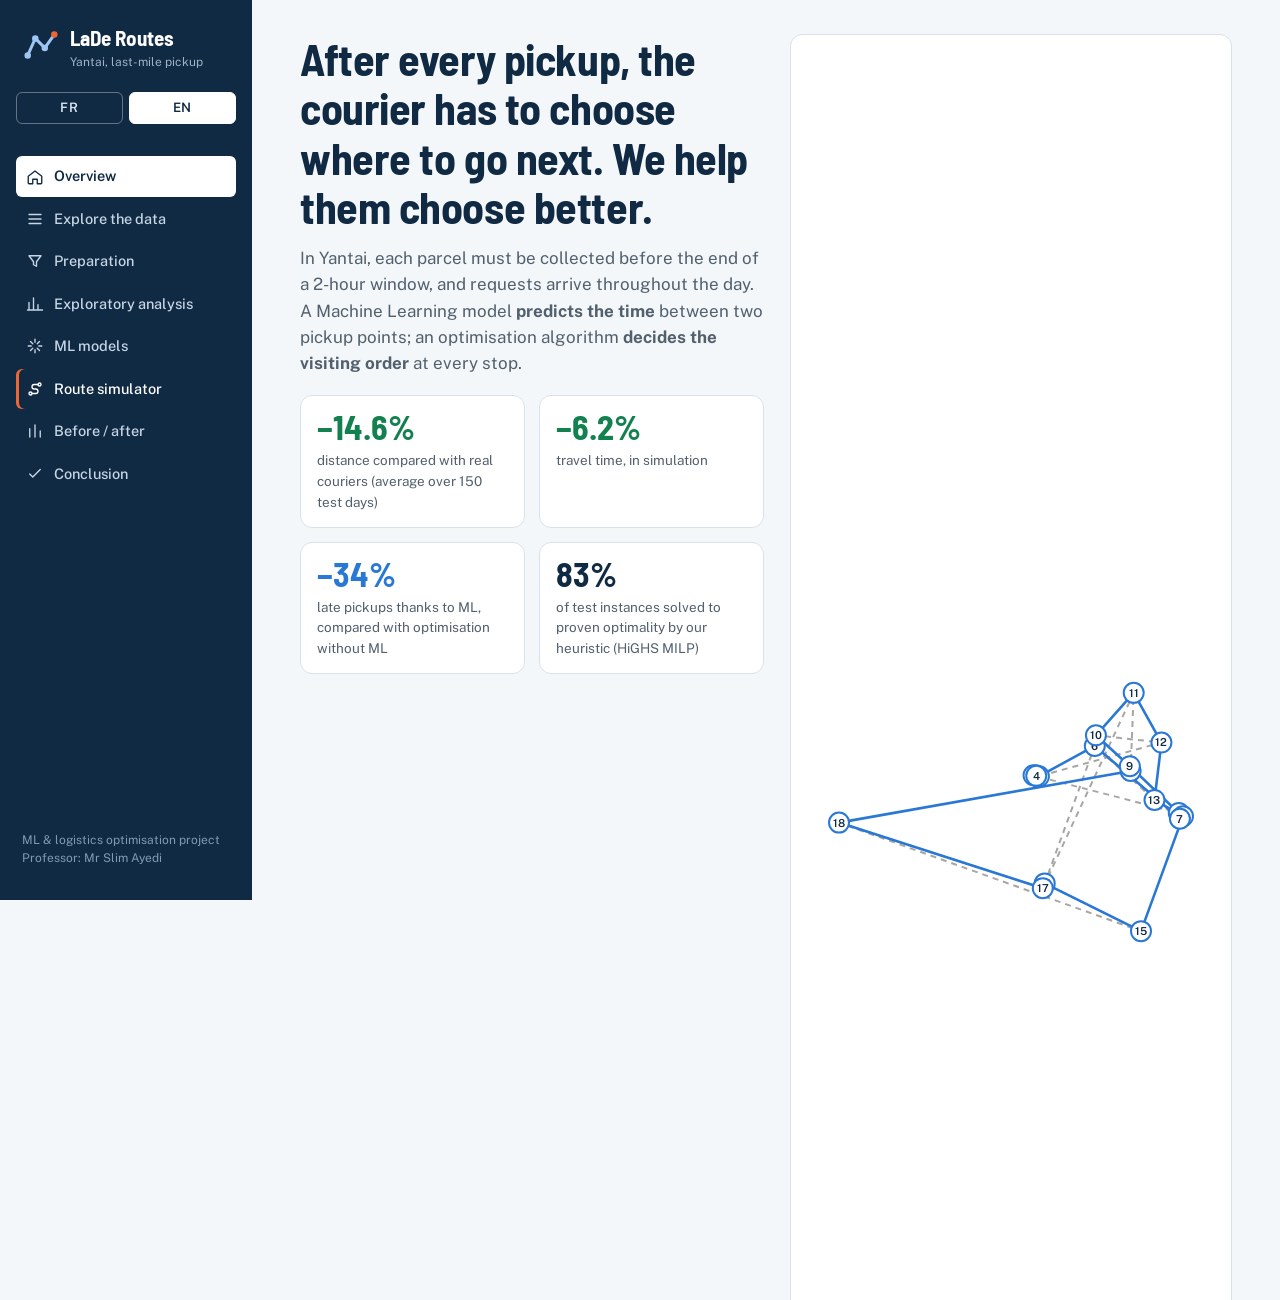
==== web/index_en.html @ 24ae4615 "Initial commit: last-mile pickup routing with ML (EN/FR notebook, report, web platform)" ====
<!doctype html>
<html lang="en">
<head>
<meta charset="utf-8">
<meta name="viewport" content="width=device-width, initial-scale=1">
<title>LaDe Routes — ML and optimisation</title>
<link rel="preconnect" href="https://fonts.googleapis.com">
<link rel="preconnect" href="https://fonts.gstatic.com" crossorigin>
<link href="https://fonts.googleapis.com/css2?family=Barlow+Semi+Condensed:wght@500;600;700&family=Public+Sans:ital,wght@0,400;0,500;0,600;0,700;1,400&display=swap" rel="stylesheet">
<link rel="stylesheet" href="style.css">
</head>
<body>
<a class="saut" href="#contenu">Skip to content</a>
<div class="cadre">
  <aside class="rail" aria-label="Navigation">
    <div class="marque">
      <svg viewBox="0 0 40 40" aria-hidden="true" class="logo"><path d="M6 30 L14 12 L24 22 L34 8" fill="none" stroke="currentColor" stroke-width="3.2" stroke-linecap="round" stroke-linejoin="round"/><circle cx="6" cy="30" r="3.4" fill="currentColor"/><circle cx="14" cy="12" r="3.4" fill="currentColor"/><circle cx="24" cy="22" r="3.4" fill="currentColor"/><circle cx="34" cy="8" r="3.4" fill="#eb6834"/></svg>
      <div>
        <strong>LaDe Routes</strong>
        <span>Yantai, last-mile pickup</span>
      </div>
    </div>
    <div class="langue" role="group" aria-label="Language"><a href="index.html" id="vers-fr" lang="fr">FR</a><a href="index_en.html" aria-current="true" lang="en">EN</a></div>
    <button class="menu-mobile" aria-expanded="false" aria-controls="nav">Sections</button>
    <nav id="nav">
      <a href="#home" data-page="home"><svg viewBox="0 0 24 24"><path d="M3 11l9-7 9 7v9a1 1 0 0 1-1 1h-5v-6h-6v6H4a1 1 0 0 1-1-1z"/></svg>Overview</a>
      <a href="#data" data-page="data"><svg viewBox="0 0 24 24"><path d="M4 6h16M4 12h16M4 18h16"/></svg>Explore the data</a>
      <a href="#preparation" data-page="preparation"><svg viewBox="0 0 24 24"><path d="M4 5h16l-6 8v6l-4-2v-4z"/></svg>Preparation</a>
      <a href="#eda" data-page="eda"><svg viewBox="0 0 24 24"><path d="M4 20V10M10 20V4M16 20v-7M22 20H2"/></svg>Exploratory analysis</a>
      <a href="#ml" data-page="ml"><svg viewBox="0 0 24 24"><path d="M12 3v4M12 17v4M3 12h4M17 12h4M6 6l3 3M15 15l3 3M18 6l-3 3M9 15l-3 3"/></svg>ML models</a>
      <a href="#simulator" data-page="simulator" class="phare"><svg viewBox="0 0 24 24"><circle cx="6" cy="18" r="2"/><circle cx="18" cy="6" r="2"/><path d="M8 18h5a3 3 0 0 0 0-6h-2a3 3 0 0 1 0-6h5"/></svg>Route simulator</a>
      <a href="#comparison" data-page="comparison"><svg viewBox="0 0 24 24"><path d="M5 20V9M12 20V4M19 20v-8"/></svg>Before / after</a>
      <a href="#conclusion" data-page="conclusion"><svg viewBox="0 0 24 24"><path d="M5 12l4 4 10-10"/></svg>Conclusion</a>
    </nav>
    <p class="rail-pied">ML &amp; logistics optimisation project<br>Professor: Mr Slim Ayedi</p>
  </aside>

  <main id="contenu" tabindex="-1">
    <!-- Each section is filled by app_en.js from data_en/donnees.js (Notebook exports) -->
    <section id="page-home" class="page" aria-labelledby="t-home"></section>
    <section id="page-data" class="page" aria-labelledby="t-data"></section>
    <section id="page-preparation" class="page" aria-labelledby="t-preparation"></section>
    <section id="page-eda" class="page" aria-labelledby="t-eda"></section>
    <section id="page-ml" class="page" aria-labelledby="t-ml"></section>
    <section id="page-simulator" class="page" aria-labelledby="t-simulator"></section>
    <section id="page-comparison" class="page" aria-labelledby="t-comparison"></section>
    <section id="page-conclusion" class="page" aria-labelledby="t-conclusion"></section>
  </main>
</div>

<div id="erreur-donnees" class="erreur" hidden>
  The project data could not be found. Check that <code>web/data_en/donnees.js</code> exists
  (it is created by the last export cell of the Notebook).
</div>

<script src="lib/graphiques.js"></script>
<script src="data_en/donnees.js"></script>
<script src="simulateur.js"></script>
<script src="app_en.js"></script>
<script>
document.getElementById("vers-fr").addEventListener("click", function () {
  var m = { home: "accueil", data: "donnees", simulator: "simulateur", comparison: "comparaison" };
  var h = location.hash.slice(1); this.href = "index.html" + (h ? "#" + (m[h] || h) : "");
});
</script>
</body>
</html>
---- web/style.css ----
/* ============ Jetons de design ============ */
:root {
  --encre: #102a43;        /* bleu port : titres, rail */
  --texte: #1f2933;
  --texte-2: #52606d;
  --texte-3: #7b8794;
  --fond: #f4f7fa;
  --panneau: #ffffff;
  --trait: #d9e2ec;
  --trait-2: #e9eef4;
  --reel: #8a8985;
  --sans: #eb6834;
  --avec: #2a78d6;
  --avec-pale: #e6f0fc;
  --sans-pale: #fdeee7;
  --bon: #13804f;
  --alerte: #b5410f;
  --r-grand: 12px;
  --r-petit: 6px;
  --titre: "Barlow Semi Condensed", "Arial Narrow", sans-serif;
  --corps: "Public Sans", system-ui, -apple-system, "Segoe UI", sans-serif;
}

* { box-sizing: border-box; }
html { scroll-behavior: smooth; }
body {
  margin: 0; background: var(--fond); color: var(--texte);
  font-family: var(--corps); font-size: 15px; line-height: 1.55;
  -webkit-font-smoothing: antialiased;
}
h1, h2, h3 { font-family: var(--titre); color: var(--encre); line-height: 1.12; margin: 0; }
h1 { font-size: clamp(30px, 4vw, 44px); font-weight: 700; letter-spacing: -0.01em; }
h2 { font-size: 26px; font-weight: 700; margin-bottom: 6px; }
h3 { font-size: 19px; font-weight: 600; margin-bottom: 4px; }
p { margin: 0 0 10px; max-width: 74ch; }
a { color: var(--avec); }
code { font-size: 0.92em; background: var(--trait-2); padding: 1px 5px; border-radius: 4px; }
:focus-visible { outline: 3px solid var(--avec); outline-offset: 2px; border-radius: 4px; }
.saut { position: absolute; left: -999px; top: 8px; background: #fff; padding: 8px 12px; z-index: 10; }
.saut:focus { left: 8px; }

/* ============ Structure ============ */
.cadre { display: grid; grid-template-columns: 252px 1fr; min-height: 100vh; }
.rail {
  background: var(--encre); color: #d9e6f2; padding: 22px 16px; position: sticky; top: 0; height: 100vh;
  display: flex; flex-direction: column; gap: 18px; overflow-y: auto;
}
.marque { display: flex; gap: 10px; align-items: center; padding: 0 6px; }
.marque .logo { width: 38px; height: 38px; color: #9ec5f4; flex: none; }
.marque strong { display: block; font-family: var(--titre); font-size: 21px; color: #fff; }
.marque span { font-size: 12px; color: #9fb3c8; line-height: 1.3; display: block; }
nav { display: flex; flex-direction: column; gap: 2px; }
nav a {
  display: flex; align-items: center; gap: 10px; color: #c7d6e5; text-decoration: none;
  padding: 9px 10px; border-radius: var(--r-petit); font-size: 14.5px; font-weight: 500;
}
nav a svg { width: 18px; height: 18px; fill: none; stroke: currentColor; stroke-width: 1.8; stroke-linecap: round; stroke-linejoin: round; flex: none; }
nav a:hover { background: rgba(255, 255, 255, 0.07); color: #fff; }
nav a[aria-current="page"] { background: #fff; color: var(--encre); font-weight: 600; }
nav a.phare:not([aria-current="page"]) { color: #fff; box-shadow: inset 3px 0 0 var(--sans); }
.rail-pied { margin-top: auto; font-size: 12px; color: #829ab1; padding: 0 6px; }
.menu-mobile { display: none; }

main { padding: 34px clamp(18px, 4vw, 48px) 60px; outline: none; min-width: 0; }
.page { display: none; max-width: 1180px; }
.page.active { display: block; }
.entete { margin-bottom: 22px; }
.entete p { color: var(--texte-2); font-size: 16px; margin-top: 8px; }
.grille { display: grid; gap: 18px; }
.g2 { grid-template-columns: repeat(2, minmax(0, 1fr)); }
.g3 { grid-template-columns: repeat(3, minmax(0, 1fr)); }
.g4 { grid-template-columns: repeat(4, minmax(0, 1fr)); }
.bloc { margin-top: 26px; }

.panneau { background: var(--panneau); border: 1px solid var(--trait); border-radius: var(--r-grand); padding: 18px 20px; min-width: 0; }
.panneau > h3 + p.sous { color: var(--texte-2); font-size: 13.5px; margin-bottom: 10px; }
.lecture { font-size: 14px; color: var(--texte-2); border-top: 1px solid var(--trait-2); margin-top: 12px; padding-top: 10px; }
.lecture strong { color: var(--texte); }
.graph { position: relative; height: 260px; }
.graph.haut { height: 320px; }
.graph.bas { height: 210px; }

/* ============ Accueil ============ */
.hero { display: grid; grid-template-columns: minmax(0, 1.05fr) minmax(0, 1fr); gap: 26px; align-items: stretch; }
.hero-texte p.chapeau { font-size: 17px; color: var(--texte-2); margin: 14px 0 18px; }
.hero-carte { background: var(--panneau); border: 1px solid var(--trait); border-radius: var(--r-grand); padding: 14px; display: flex; flex-direction: column; }
.hero-carte canvas { width: 100%; flex: 1; min-height: 300px; display: block; }
.legende-carte { display: flex; gap: 16px; flex-wrap: wrap; font-size: 13px; color: var(--texte-2); padding: 8px 4px 0; }
.legende-carte i { display: inline-block; width: 18px; height: 3px; border-radius: 2px; vertical-align: middle; margin-right: 6px; }
.chaine { display: grid; grid-template-columns: repeat(5, minmax(0, 1fr)); gap: 0; margin: 22px 0 6px; counter-reset: etape; }
.chaine div { padding: 12px 14px; border: 1px solid var(--trait); background: var(--panneau); position: relative; font-size: 13.5px; }
.chaine div:first-child { border-radius: var(--r-grand) 0 0 var(--r-grand); }
.chaine div:last-child { border-radius: 0 var(--r-grand) var(--r-grand) 0; }
.chaine div + div { border-left: none; }
.chaine b { display: block; font-family: var(--titre); font-size: 17px; color: var(--encre); }
.chaine div.ml b { color: var(--avec); }
.chaine div.opt b { color: var(--sans); }

.chiffres { display: grid; grid-template-columns: repeat(4, minmax(0, 1fr)); gap: 14px; }
.chiffre { background: var(--panneau); border: 1px solid var(--trait); border-radius: var(--r-grand); padding: 14px 16px; }
.chiffre .val { font-family: var(--titre); font-size: 34px; font-weight: 700; color: var(--encre); line-height: 1; }
.chiffre .val small { font-size: 17px; font-weight: 600; color: var(--texte-2); margin-left: 2px; }
.chiffre .lib { font-size: 13.5px; color: var(--texte-2); margin-top: 6px; }
.chiffre.ml .val { color: var(--avec); }
.chiffre.bon .val { color: var(--bon); }

/* ============ Tableaux ============ */
.table-zone { overflow-x: auto; border: 1px solid var(--trait); border-radius: var(--r-petit); }
table { border-collapse: collapse; width: 100%; font-size: 13.5px; }
th { text-align: left; background: var(--trait-2); color: var(--encre); font-weight: 600; padding: 8px 10px; white-space: nowrap; position: sticky; top: 0; }
td { padding: 7px 10px; border-top: 1px solid var(--trait-2); white-space: nowrap; }
td.num, th.num { text-align: right; font-variant-numeric: tabular-nums; }
tr.retenu td { background: var(--avec-pale); font-weight: 600; }
.outils { display: flex; gap: 10px; flex-wrap: wrap; align-items: end; margin-bottom: 12px; }
label.champ { display: flex; flex-direction: column; gap: 4px; font-size: 13px; color: var(--texte-2); font-weight: 500; }
input[type="search"], select {
  font: inherit; font-size: 14px; padding: 8px 10px; border: 1px solid var(--trait); border-radius: var(--r-petit);
  background: #fff; color: var(--texte); min-width: 170px;
}
.pagination { display: flex; align-items: center; gap: 10px; margin-top: 10px; font-size: 13.5px; color: var(--texte-2); }
button {
  font: inherit; font-size: 14px; font-weight: 600; border-radius: var(--r-petit); padding: 8px 14px; cursor: pointer;
  border: 1px solid var(--trait); background: #fff; color: var(--encre);
}
button:hover:not(:disabled) { border-color: var(--texte-3); }
button:disabled { opacity: 0.45; cursor: default; }
button.principal { background: var(--avec); border-color: var(--avec); color: #fff; padding: 11px 20px; font-size: 15px; }
button.principal:hover { background: #1f66bd; }

/* ============ Préparation ============ */
.etapes { list-style: none; margin: 0; padding: 0; counter-reset: e; }
.etapes li { display: grid; grid-template-columns: 34px 1fr auto; gap: 12px; align-items: start; padding: 12px 0; border-top: 1px solid var(--trait-2); counter-increment: e; }
.etapes li:first-child { border-top: none; }
.etapes li::before { content: counter(e); font-family: var(--titre); font-weight: 700; font-size: 18px; color: var(--avec);
  width: 30px; height: 30px; border-radius: 50%; background: var(--avec-pale); display: grid; place-items: center; }
.etapes b { display: block; color: var(--encre); }
.etapes span.nb { font-family: var(--titre); font-size: 20px; font-weight: 600; color: var(--encre); font-variant-numeric: tabular-nums; }
.etapes p { font-size: 13.5px; color: var(--texte-2); margin: 2px 0 0; }

/* ============ Encadrés ============ */
.encadre { background: var(--avec-pale); border-left: 4px solid var(--avec); border-radius: 0 var(--r-grand) var(--r-grand) 0; padding: 14px 18px; }
.encadre.orange { background: var(--sans-pale); border-color: var(--sans); }
.encadre h3 { color: var(--encre); }
.encadre p:last-child { margin-bottom: 0; }

/* ============ Simulateur ============ */
.sim { display: grid; grid-template-columns: 300px minmax(0, 1fr); gap: 18px; align-items: start; }
.commandes { position: sticky; top: 18px; display: flex; flex-direction: column; gap: 16px; }
.commandes .aide { font-size: 12.5px; color: var(--texte-3); margin: 0; }
input[type="range"] { width: 100%; accent-color: var(--avec); }
.valeur-lambda { font-family: var(--titre); font-size: 22px; font-weight: 700; color: var(--encre); }
fieldset { border: none; padding: 0; margin: 0; display: flex; flex-direction: column; gap: 6px; }
legend { font-size: 13px; color: var(--texte-2); font-weight: 500; margin-bottom: 6px; padding: 0; }
.radio { display: flex; gap: 8px; align-items: flex-start; font-size: 14px; cursor: pointer; }
.radio input { margin-top: 4px; accent-color: var(--avec); }
.radio small { display: block; color: var(--texte-3); font-size: 12.5px; }
.res-vide { padding: 50px 20px; text-align: center; color: var(--texte-2); border: 1px dashed var(--trait); border-radius: var(--r-grand); background: var(--panneau); }
.trois { display: grid; grid-template-columns: repeat(3, minmax(0, 1fr)); gap: 12px; }
.strat { border: 1px solid var(--trait); border-radius: var(--r-grand); background: var(--panneau); padding: 14px 16px; border-top: 4px solid var(--c); }
.strat h3 { font-size: 17px; }
.strat dl { margin: 8px 0 0; display: grid; grid-template-columns: 1fr auto; gap: 4px 10px; font-size: 13.5px; }
.strat dt { color: var(--texte-2); }
.strat dd { margin: 0; font-weight: 600; text-align: right; font-variant-numeric: tabular-nums; }
.strat dd .ecart { font-weight: 500; font-size: 12px; margin-left: 6px; }
.ecart.mieux { color: var(--bon); }
.ecart.pire { color: var(--alerte); }
.verdict { font-size: 15px; }
.verdict p { max-width: none; }
.carte-sim { position: relative; }
.carte-sim canvas { width: 100%; height: 420px; display: block; border-radius: var(--r-petit); background: #fbfcfd; }
.bascule { display: inline-flex; border: 1px solid var(--trait); border-radius: var(--r-petit); overflow: hidden; }
.bascule button { border: none; border-radius: 0; font-weight: 500; padding: 7px 12px; }
.bascule button[aria-pressed="true"] { background: var(--encre); color: #fff; }
.parite { font-size: 13px; padding: 8px 12px; border-radius: var(--r-petit); background: #e8f5ee; color: #0d5c38; }
.parite.diff { background: var(--sans-pale); color: var(--alerte); }
.journal td.retard { color: var(--alerte); font-weight: 600; }

/* ============ Avant / après ============ */
.duel { display: grid; grid-template-columns: 1fr 1fr; gap: 0; border: 1px solid var(--trait); border-radius: var(--r-grand); overflow: hidden; background: var(--panneau); }
.duel > div { padding: 20px 22px; }
.duel > div + div { border-left: 1px solid var(--trait); }
.duel h3 { display: flex; align-items: center; gap: 8px; font-size: 22px; }
.duel h3::before { content: ""; width: 12px; height: 12px; border-radius: 3px; background: var(--c); }
.duel .ligne { display: flex; justify-content: space-between; align-items: baseline; padding: 10px 0; border-top: 1px solid var(--trait-2); font-size: 14px; }
.duel .ligne b { font-family: var(--titre); font-size: 24px; color: var(--encre); font-variant-numeric: tabular-nums; }
.duel .ligne span.ref { font-size: 12.5px; color: var(--texte-3); display: block; }

.liste-simple { margin: 6px 0 0; padding-left: 20px; }
.liste-simple li { margin-bottom: 6px; }
.liens { display: flex; gap: 12px; flex-wrap: wrap; margin-top: 10px; }
.liens a { display: inline-block; padding: 10px 16px; border-radius: var(--r-petit); background: var(--encre); color: #fff; text-decoration: none; font-weight: 600; font-size: 14px; }
.liens a.second { background: #fff; color: var(--encre); border: 1px solid var(--trait); }
.erreur { position: fixed; inset: auto 20px 20px 20px; background: #fff3ec; border: 1px solid var(--sans); padding: 14px 18px; border-radius: var(--r-grand); color: var(--alerte); }
.corr td { text-align: center; font-variant-numeric: tabular-nums; font-size: 12.5px; }

/* ============ Responsive ============ */
@media (max-width: 1100px) {
  .hero, .sim { grid-template-columns: 1fr; }
  .commandes { position: static; }
  .chiffres, .g4 { grid-template-columns: repeat(2, minmax(0, 1fr)); }
}
@media (max-width: 820px) {
  .cadre { grid-template-columns: 1fr; }
  .rail { position: static; height: auto; padding: 14px 16px; gap: 10px; }
  .menu-mobile { display: block; background: transparent; color: #fff; border-color: #486581; }
  nav { display: none; }
  nav.ouvert { display: flex; }
  .rail-pied { display: none; }
  main { padding: 22px 16px 48px; }
  .g2, .g3, .trois, .duel, .chaine { grid-template-columns: 1fr; }
  .chaine div, .chaine div:first-child, .chaine div:last-child { border-radius: 0; border-left: 1px solid var(--trait); }
  .chaine div + div { border-top: none; }
  .duel > div + div { border-left: none; border-top: 1px solid var(--trait); }
  .chiffres, .g4 { grid-template-columns: 1fr 1fr; }
  .carte-sim canvas { height: 320px; }
}
@media (prefers-reduced-motion: reduce) { html { scroll-behavior: auto; } * { animation: none !important; transition: none !important; } }

/* ============ Graphiques SVG (lib/graphiques.js) ============ */
.mg { display: block; overflow: visible; }
.mg text { font-family: var(--corps); }
.mg-tick { font-size: 11.5px; fill: var(--texte-2); }
.mg-axe { font-size: 12px; fill: var(--texte-2); font-weight: 500; }
.mg-leg { font-size: 12px; fill: var(--texte); }
.mg-titre { font-size: 13px; font-weight: 600; fill: var(--encre); }
.mg-grille { stroke: var(--trait-2); stroke-width: 1; }
.mg-zero { stroke: #9aa5b1; stroke-width: 1; }
.mg-repere { stroke: #9aa5b1; stroke-width: 1; stroke-dasharray: 3 3; }
.mg-barre { transition: opacity .12s; outline: none; }
.mg-barre:hover, .mg-barre:focus { opacity: .78; }
.mg-barre:focus { stroke: var(--encre); stroke-width: 1.5; }
.mg-point:hover { stroke: var(--encre); stroke-width: 2; }
.mg-bulle { position: absolute; z-index: 5; pointer-events: none; background: #102a43; color: #fff; font-size: 12.5px; line-height: 1.45;
  padding: 7px 10px; border-radius: 6px; box-shadow: 0 4px 14px rgba(16,42,67,.25); max-width: 280px; }
.mg-bulle b { display: block; margin-bottom: 2px; font-weight: 600; }
.mg-bulle i { display: inline-block; width: 9px; height: 9px; border-radius: 2px; margin-right: 6px; vertical-align: 0; }

/* Sélecteur de langue / language switch */
.langue { display: flex; gap: 6px; margin: 4px 0 14px; }
.langue a { flex: 1; text-align: center; padding: 5px 0; border: 1px solid rgba(255,255,255,.35); border-radius: 6px; color: inherit; text-decoration: none; font-weight: 600; font-size: 13px; letter-spacing: .04em; }
.langue a[aria-current="true"] { background: #fff; color: #102a43; border-color: #fff; }
.langue a:not([aria-current="true"]):hover { background: rgba(255,255,255,.12); }
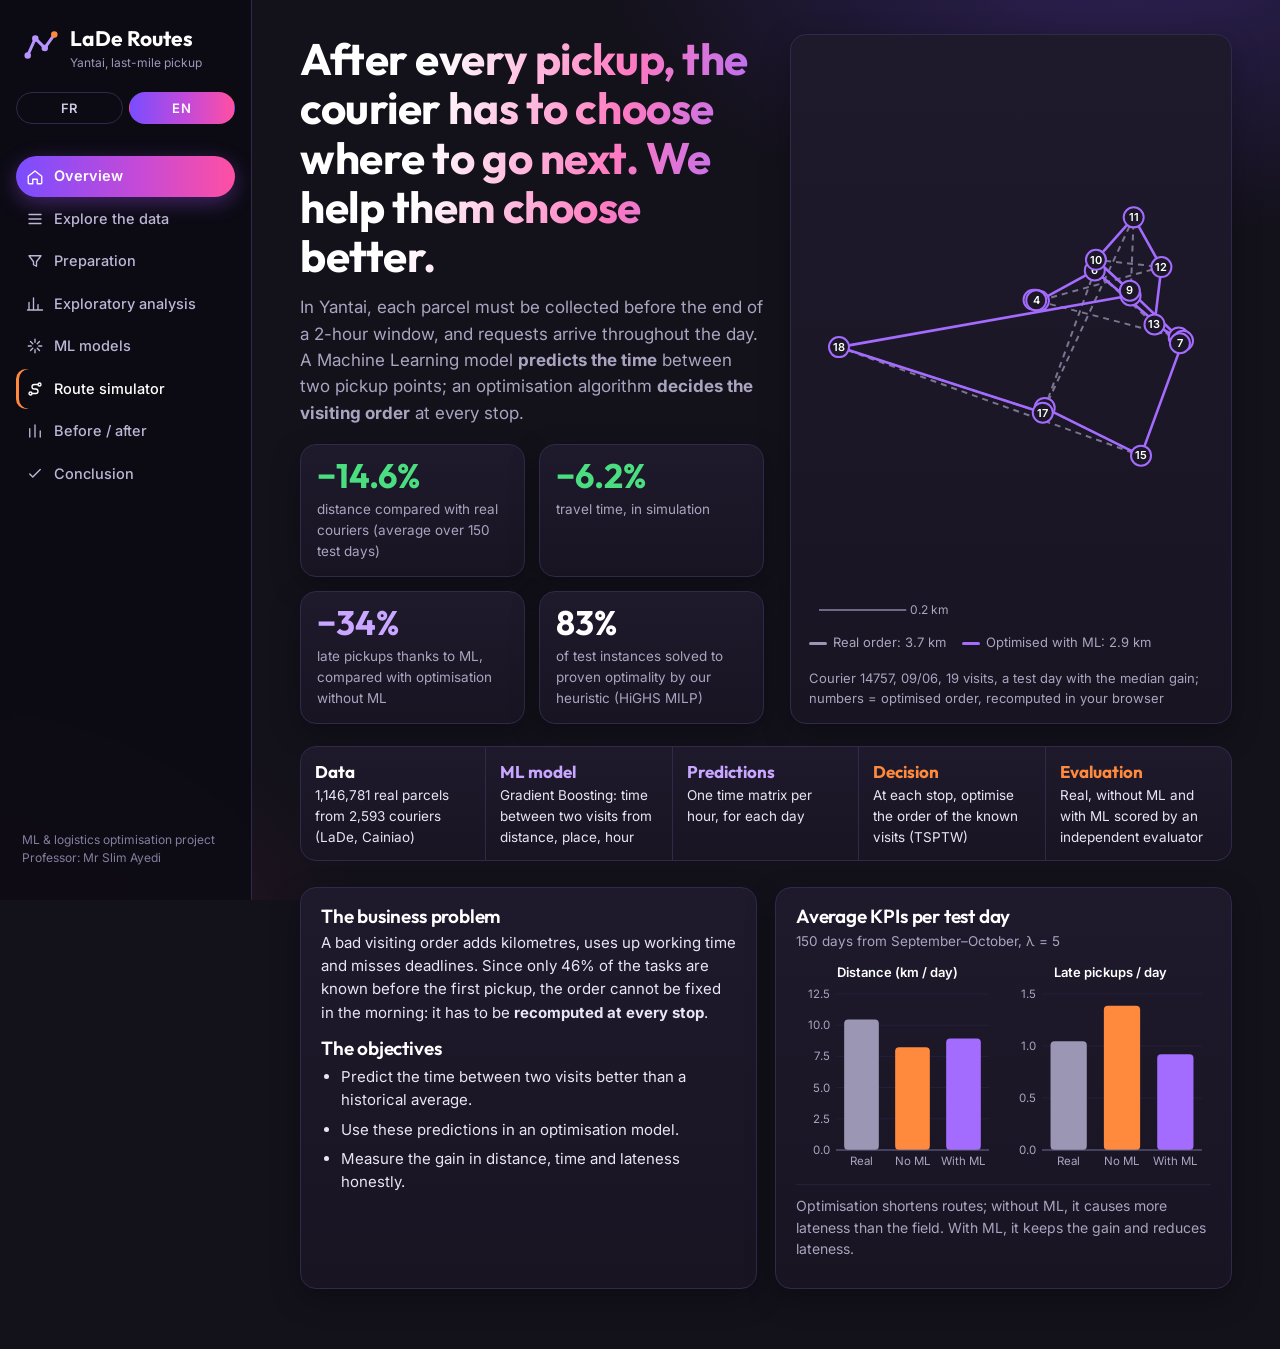
==== commit 9746d00b: "Dark SaaS theme for the web platform + updated screenshots" ====
--- a/web/index_en.html
+++ b/web/index_en.html
@@ -6,7 +6,7 @@
 <title>LaDe Routes — ML and optimisation</title>
 <link rel="preconnect" href="https://fonts.googleapis.com">
 <link rel="preconnect" href="https://fonts.gstatic.com" crossorigin>
-<link href="https://fonts.googleapis.com/css2?family=Barlow+Semi+Condensed:wght@500;600;700&family=Public+Sans:ital,wght@0,400;0,500;0,600;0,700;1,400&display=swap" rel="stylesheet">
+<link href="https://fonts.googleapis.com/css2?family=Outfit:wght@500;600;700&family=Inter:wght@400;500;600;700&display=swap" rel="stylesheet">
 <link rel="stylesheet" href="style.css">
 </head>
 <body>
@@ -14,7 +14,7 @@
 <div class="cadre">
   <aside class="rail" aria-label="Navigation">
     <div class="marque">
-      <svg viewBox="0 0 40 40" aria-hidden="true" class="logo"><path d="M6 30 L14 12 L24 22 L34 8" fill="none" stroke="currentColor" stroke-width="3.2" stroke-linecap="round" stroke-linejoin="round"/><circle cx="6" cy="30" r="3.4" fill="currentColor"/><circle cx="14" cy="12" r="3.4" fill="currentColor"/><circle cx="24" cy="22" r="3.4" fill="currentColor"/><circle cx="34" cy="8" r="3.4" fill="#eb6834"/></svg>
+      <svg viewBox="0 0 40 40" aria-hidden="true" class="logo"><path d="M6 30 L14 12 L24 22 L34 8" fill="none" stroke="currentColor" stroke-width="3.2" stroke-linecap="round" stroke-linejoin="round"/><circle cx="6" cy="30" r="3.4" fill="currentColor"/><circle cx="14" cy="12" r="3.4" fill="currentColor"/><circle cx="24" cy="22" r="3.4" fill="currentColor"/><circle cx="34" cy="8" r="3.4" fill="#ff8a3d"/></svg>
       <div>
         <strong>LaDe Routes</strong>
         <span>Yantai, last-mile pickup</span>
--- a/web/style.css
+++ b/web/style.css
@@ -1,24 +1,26 @@
 /* ============ Jetons de design ============ */
 :root {
-  --encre: #102a43;        /* bleu port : titres, rail */
-  --texte: #1f2933;
-  --texte-2: #52606d;
-  --texte-3: #7b8794;
-  --fond: #f4f7fa;
-  --panneau: #ffffff;
-  --trait: #d9e2ec;
-  --trait-2: #e9eef4;
-  --reel: #8a8985;
-  --sans: #eb6834;
-  --avec: #2a78d6;
-  --avec-pale: #e6f0fc;
-  --sans-pale: #fdeee7;
-  --bon: #13804f;
-  --alerte: #b5410f;
-  --r-grand: 12px;
-  --r-petit: 6px;
-  --titre: "Barlow Semi Condensed", "Arial Narrow", sans-serif;
-  --corps: "Public Sans", system-ui, -apple-system, "Segoe UI", sans-serif;
+  --encre: #ffffff;        /* titres */
+  --texte: #e9e5f5;
+  --texte-2: #aaa4c0;
+  --texte-3: #7f7899;
+  --fond: #13111a;
+  --panneau: #1b1726;
+  --trait: #30294a;
+  --trait-2: #261f3a;
+  --reel: #9b96b3;
+  --sans: #ff8a3d;
+  --avec: #a46bff;
+  --rose: #ff4fa3;
+  --avec-pale: rgba(164, 107, 255, 0.14);
+  --sans-pale: rgba(255, 138, 61, 0.13);
+  --bon: #4ade80;
+  --alerte: #ff7a59;
+  --degrade: linear-gradient(90deg, #7a4dff 0%, #c44ad8 55%, #ff4fa3 100%);
+  --r-grand: 16px;
+  --r-petit: 10px;
+  --titre: "Outfit", "Segoe UI", system-ui, sans-serif;
+  --corps: "Inter", system-ui, -apple-system, "Segoe UI", sans-serif;
 }
 
 * { box-sizing: border-box; }
@@ -240,3 +242,71 @@
 .langue a { flex: 1; text-align: center; padding: 5px 0; border: 1px solid rgba(255,255,255,.35); border-radius: 6px; color: inherit; text-decoration: none; font-weight: 600; font-size: 13px; letter-spacing: .04em; }
 .langue a[aria-current="true"] { background: #fff; color: #102a43; border-color: #fff; }
 .langue a:not([aria-current="true"]):hover { background: rgba(255,255,255,.12); }
+
+
+/* ============ Thème sombre « SaaS » (palette inspirée de Dark X) ============ */
+:root { color-scheme: dark; }
+body {
+  background:
+    radial-gradient(900px 520px at 88% -8%, rgba(122, 77, 255, 0.28), transparent 60%),
+    radial-gradient(760px 520px at -6% 108%, rgba(255, 79, 163, 0.16), transparent 60%),
+    var(--fond);
+  background-attachment: fixed;
+}
+a { color: #c7a6ff; }
+code { background: var(--trait-2); color: #ffb8dc; }
+.saut { color: #13111a; }
+h1, h2, h3 { letter-spacing: -0.01em; }
+.hero-texte h1 {
+  background: linear-gradient(100deg, #ffffff 28%, #ff7ac0 66%, #a46bff 100%);
+  -webkit-background-clip: text; background-clip: text; color: transparent; -webkit-text-fill-color: transparent;
+}
+
+/* barre latérale */
+.rail { background: rgba(13, 11, 20, 0.92); border-right: 1px solid var(--trait); color: #cfc9e4; backdrop-filter: blur(6px); }
+.marque .logo { color: #b794ff; }
+.marque span { color: #9d96b8; }
+nav a { color: #bdb6d6; border-radius: 999px; }
+nav a:hover { background: rgba(164, 107, 255, 0.14); color: #fff; }
+nav a[aria-current="page"] { background: var(--degrade); color: #fff; box-shadow: 0 6px 20px rgba(164, 80, 255, 0.35); }
+nav a.phare:not([aria-current="page"]) { color: #fff; box-shadow: inset 3px 0 0 var(--sans); border-radius: 10px; }
+.rail-pied { color: #857e9f; }
+.langue a { border-color: var(--trait) !important; border-radius: 999px !important; color: #cfc9e4 !important; }
+.langue a[aria-current="true"] { background: var(--degrade) !important; color: #fff !important; border-color: transparent !important; }
+.langue a:not([aria-current="true"]):hover { background: rgba(164, 107, 255, 0.16) !important; }
+
+/* cartes */
+.panneau, .hero-carte, .chiffre, .chaine div, .strat, .duel, .res-vide {
+  background: linear-gradient(180deg, #1e1a2c 0%, #181422 100%);
+  border-color: var(--trait);
+  box-shadow: 0 10px 30px rgba(0, 0, 0, 0.28);
+}
+.chaine div { box-shadow: none; }
+.chiffre.ml .val { color: #c9a6ff; }
+.chiffre.bon .val { color: var(--bon); }
+.chaine div.ml b { color: #c9a6ff; }
+.encadre { background: linear-gradient(90deg, rgba(164, 107, 255, 0.16), rgba(164, 107, 255, 0.05)); border-left-color: var(--avec); }
+.encadre.orange { background: linear-gradient(90deg, rgba(255, 138, 61, 0.16), rgba(255, 138, 61, 0.05)); border-left-color: var(--sans); }
+
+/* tableaux et formulaires */
+th { background: #241e36; color: #fff; }
+tr.retenu td { background: rgba(164, 107, 255, 0.18); }
+input[type="search"], select { background: #13111a; color: var(--texte); border-color: var(--trait); }
+input[type="search"]::placeholder { color: var(--texte-3); }
+button { background: #221c33; color: #fff; border-color: var(--trait); border-radius: 999px; }
+button:hover:not(:disabled) { border-color: var(--avec); }
+button.principal { background: var(--degrade); border: none; color: #fff; box-shadow: 0 8px 24px rgba(180, 70, 220, 0.4); }
+button.principal:hover { background: var(--degrade); filter: brightness(1.12); }
+.bascule { border-radius: 999px; }
+.bascule button[aria-pressed="true"] { background: var(--degrade); color: #fff; }
+.valeur-lambda { color: #fff; }
+.etapes li::before { background: var(--avec-pale); color: #d3b8ff; }
+.liens a { background: var(--degrade); color: #fff; border-radius: 999px; box-shadow: 0 8px 24px rgba(180, 70, 220, 0.35); }
+.liens a.second { background: #221c33; color: #fff; border: 1px solid var(--trait); box-shadow: none; }
+.parite { background: rgba(74, 222, 128, 0.12); color: #86efac; }
+.parite.diff { background: var(--sans-pale); color: var(--alerte); }
+.carte-sim canvas { background: #120f1b; }
+.erreur { background: #2a1a1a; color: #ffb4a0; }
+.mg-zero, .mg-repere { stroke: #6f6890; }
+:focus-visible { outline-color: #c9a6ff; }
+@media (max-width: 820px) { .menu-mobile { border-color: var(--trait); } }
